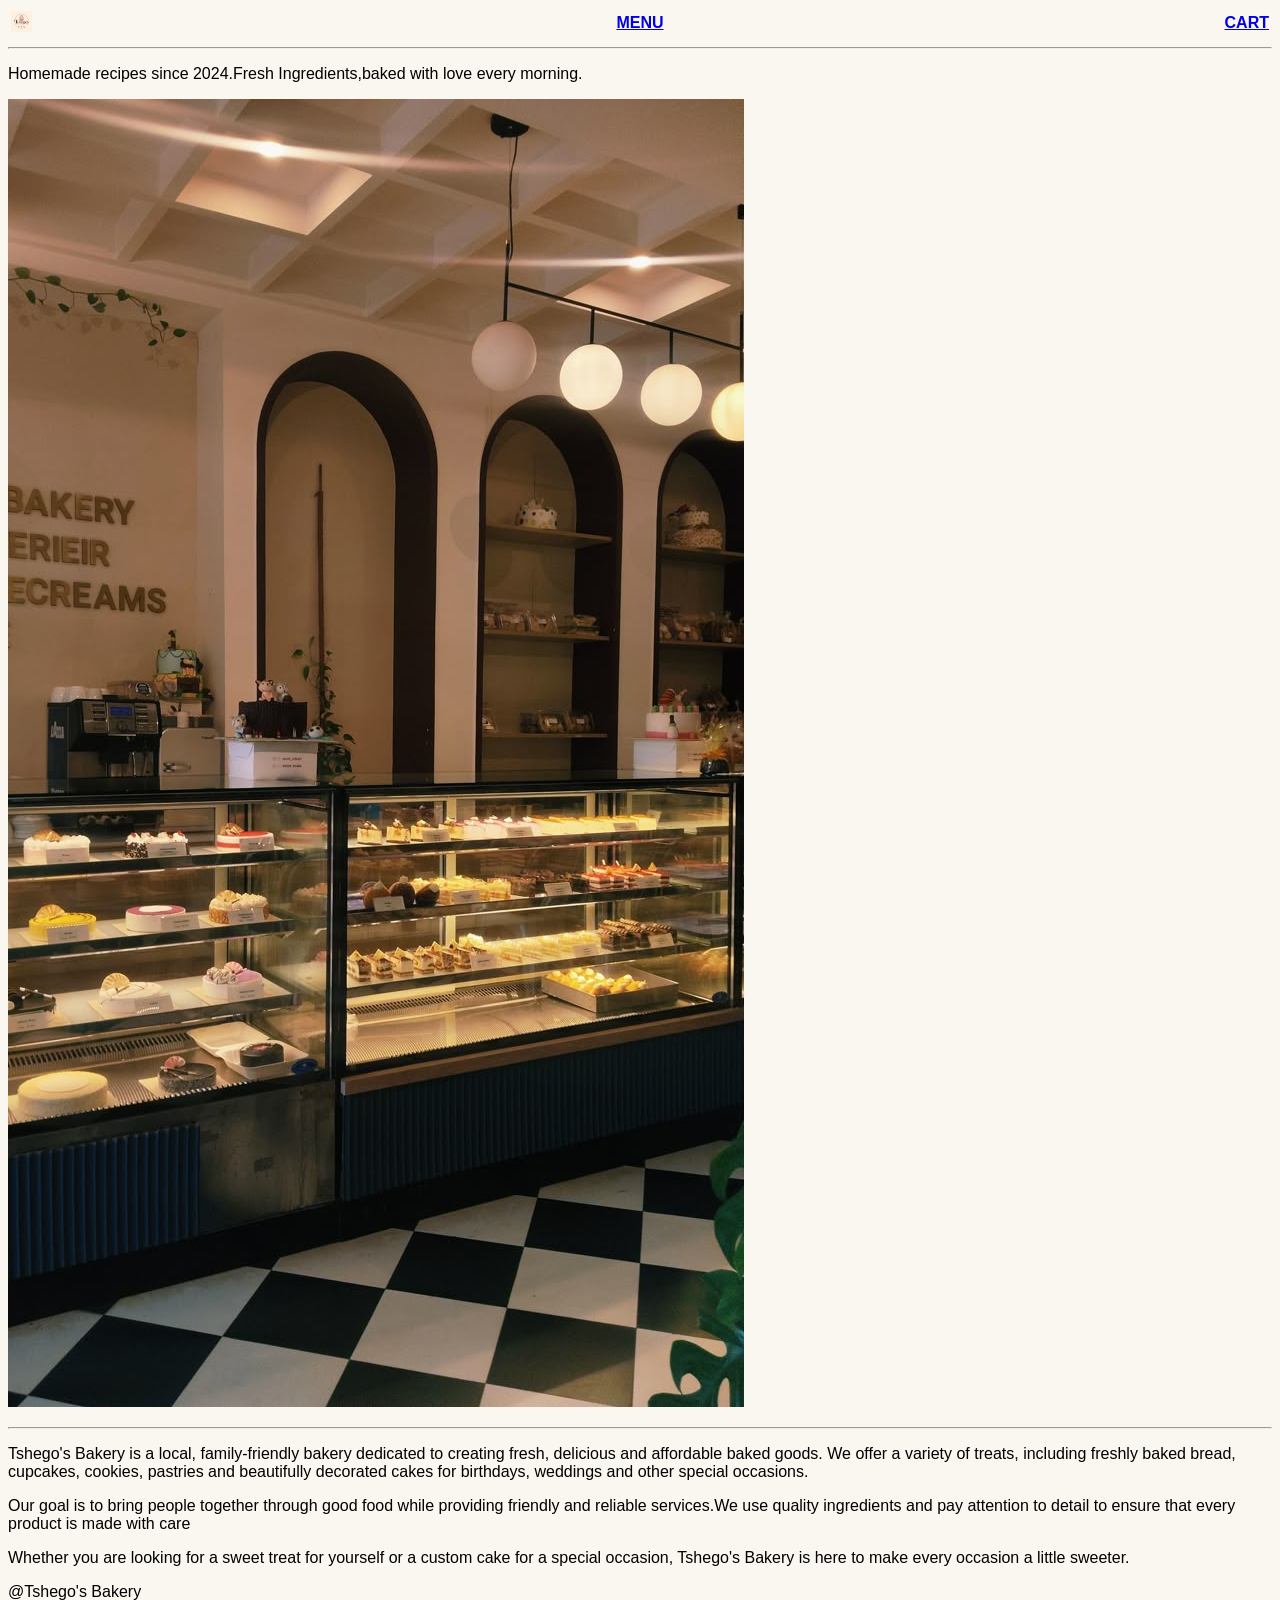
==== About Us.html @ 76997c1b "initial commit" ====
<!DOCTYPE html>
<head>
    <body style="background-color:#faf6f0 ;font-family: arial,sans-serif;">
<title>Tshego's Bakery - About</title>
</head>
<table style="width: 100%;text-align: center;">
<tr>
<td style="text-align: left;width: 33%"><strong><img src="BakeryLogo.png" width="5%"></strong></td>
<nav>
<td style="text-align: center;width: 33%"><strong><a href="Gallery.html">MENU</a></strong></td>
<td style="text-align: right;width: 33%;"><strong><a href="Checkout.html">CART</a></strong></td>
</nav>
</tr>
</table>
<hr>
<p >Homemade recipes since 2024.Fresh Ingredients,baked with love every morning.</p>
<p><img src="MyBakery.jpg" ></p>
<hr>
<p>Tshego's Bakery is a local, family-friendly bakery dedicated to creating fresh, delicious and affordable baked goods. We offer a variety of treats, including freshly baked bread, cupcakes, cookies, pastries and beautifully decorated cakes
    for birthdays, weddings and other special occasions.</p>
<p>Our goal is to bring people together through good food while providing friendly and reliable services.We use quality ingredients and pay attention to detail to ensure that every product is made with care</p>    
<p>Whether you are looking for a sweet treat for yourself or a custom cake for a special occasion, Tshego's Bakery is here to make every occasion a little sweeter.</p>
<footer>@Tshego's Bakery</footer>
</body>
</html>
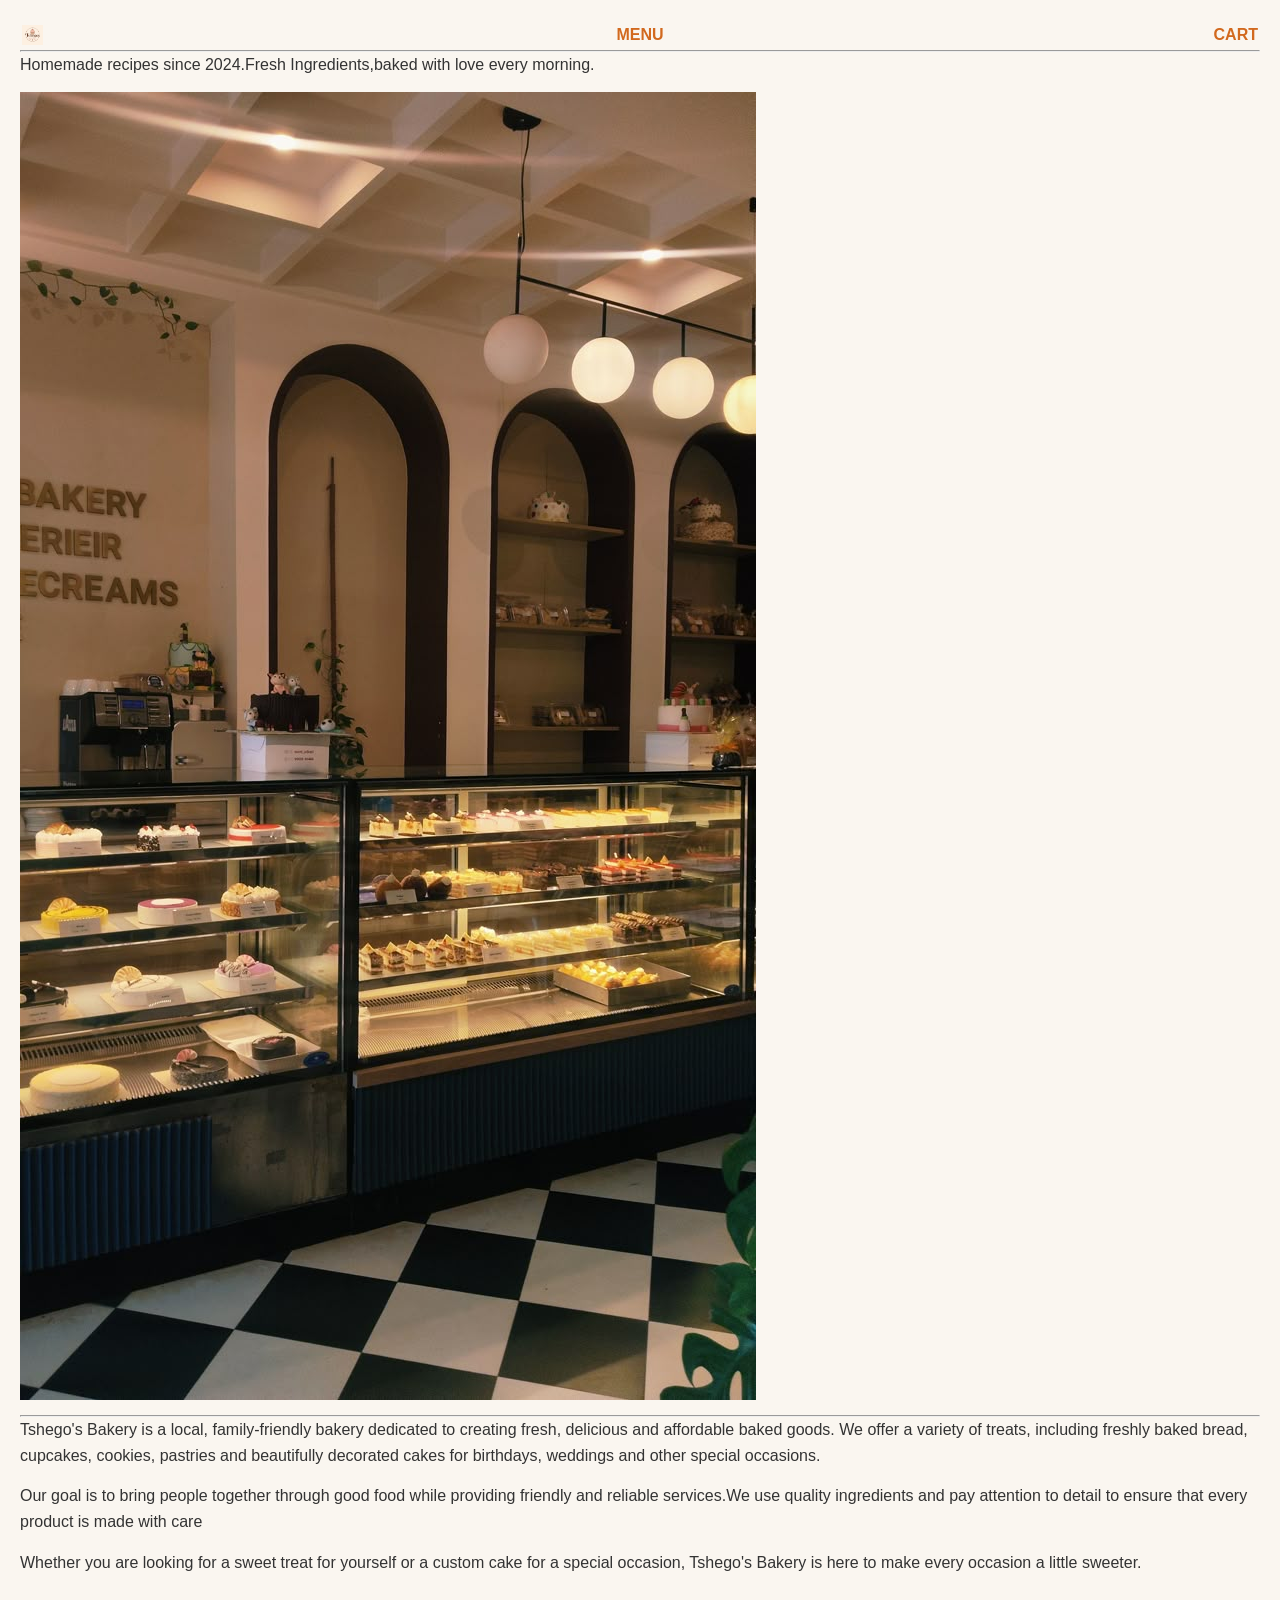
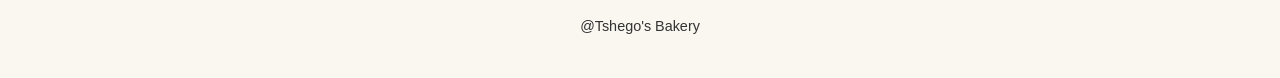
==== commit 8a9501ea: "gallery updated" ====
--- a/About Us.html
+++ b/About Us.html
@@ -2,6 +2,8 @@
 <head>
     <body style="background-color:#faf6f0 ;font-family: arial,sans-serif;">
 <title>Tshego's Bakery - About</title>
+<link rel="stylesheet" href="style.css">
+
 </head>
 <table style="width: 100%;text-align: center;">
 <tr>
--- a/style.css
+++ b/style.css
@@ -0,0 +1,111 @@
+* {
+    margin: 0;
+    padding: 0;
+    box-sizing: border-box;
+}
+
+body {
+    background-color: #faf6f0;
+    font-family: Arial, sans-serif;
+    color: #333;
+    line-height: 1.6;
+    padding: 20px;
+}
+
+h1, h2, h3 {
+    color: #5c4033;
+    margin-bottom: 10px;
+}
+
+h1 {
+    font-size: 2.5rem;
+}
+
+h2 {
+    font-size: 1.8rem;
+    font-style: italic;
+}
+
+p {
+    margin-bottom: 15px;
+}
+
+a {
+    color: #d2691e;
+    text-decoration: none;
+}
+
+a:hover {
+    text-decoration: underline;
+}
+
+nav ul {
+    list-style: none;
+    display: flex;
+    gap: 20px;
+    justify-content: center;
+    padding: 10px 0;
+}
+
+main {
+    max-width: 1200px;
+    margin: 0 auto;
+}
+
+.image-gallery {
+    display: grid;
+    grid-template-columns: repeat(auto-fit, minmax(250px, 1fr));
+    gap: 15px;
+    margin: 20px 0;
+}
+
+img {
+    max-width: 100%;
+    height: auto;
+    display: block;
+}
+
+.logo {
+    max-width: 300px;
+    margin: 0 auto;
+}
+
+.cta-button {
+    display: inline-block;
+    background-color: #d2691e;
+    color: white;
+    padding: 10px 20px;
+    border-radius: 5px;
+    margin-top: 10px;
+}
+
+.cta-button:hover {
+    background-color: #a0522d;
+}
+
+footer {
+    text-align: center;
+    padding: 20px 0;
+    margin-top: 20px;
+    font-size: 0.9rem;
+}
+
+@media (max-width: 768px) {
+    nav ul {
+        flex-direction: column;
+        align-items: center;
+        gap: 10px;
+    }
+
+    h1 {
+        font-size: 2rem;
+    }
+
+    h2 {
+        font-size: 1.4rem;
+    }
+
+    .image-gallery {
+        grid-template-columns: 1fr; 
+    }
+}
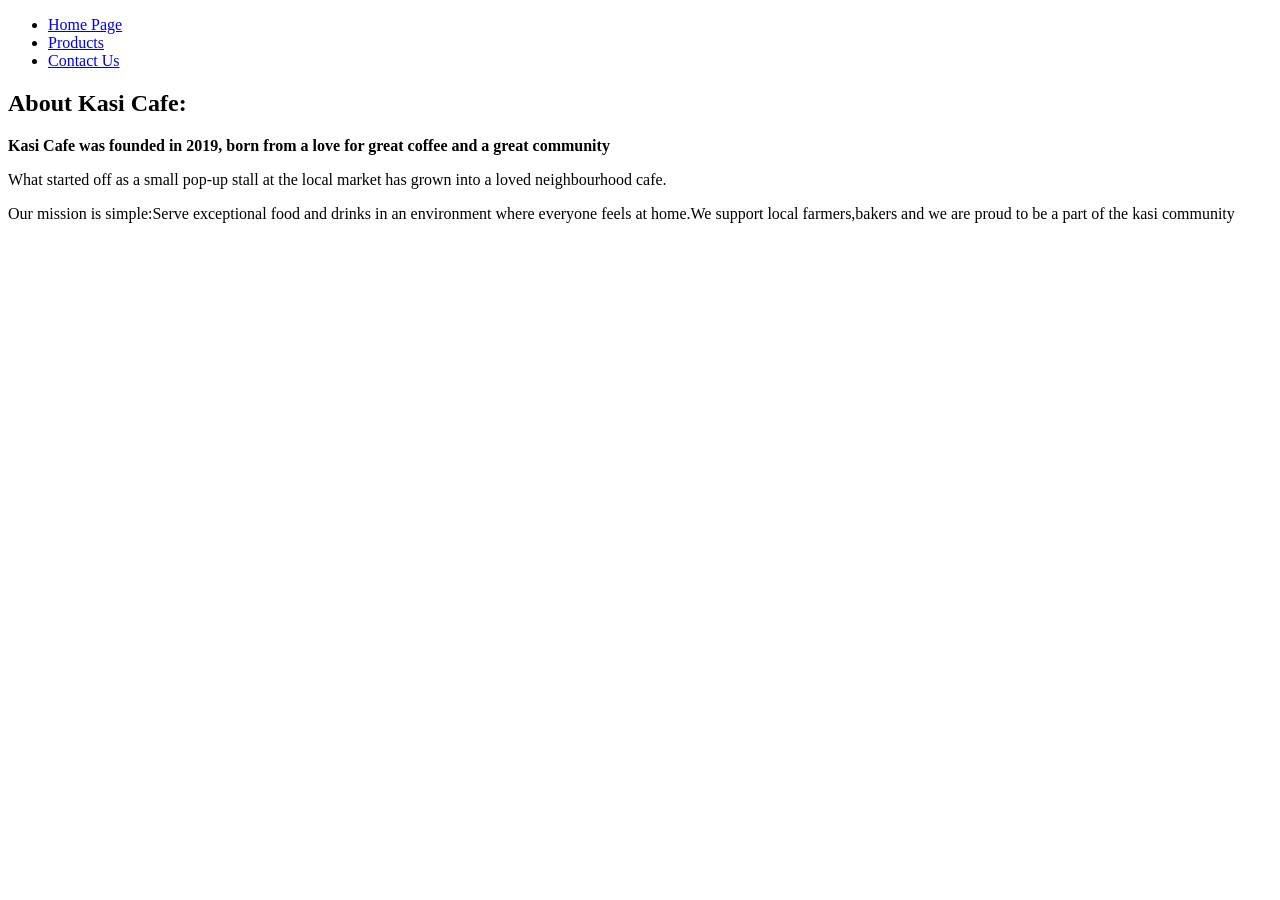
==== commit 5167c4b7: "products.html updated" ====
--- a/About Us.html
+++ b/About Us.html
@@ -1,27 +1,15 @@
 <!DOCTYPE html>
-<head>
-    <body style="background-color:#faf6f0 ;font-family: arial,sans-serif;">
-<title>Tshego's Bakery - About</title>
-<link rel="stylesheet" href="style.css">
-
+<head><title>Kasi Cafe</title>
 </head>
-<table style="width: 100%;text-align: center;">
-<tr>
-<td style="text-align: left;width: 33%"><strong><img src="BakeryLogo.png" width="5%"></strong></td>
-<nav>
-<td style="text-align: center;width: 33%"><strong><a href="Gallery.html">MENU</a></strong></td>
-<td style="text-align: right;width: 33%;"><strong><a href="Checkout.html">CART</a></strong></td>
-</nav>
-</tr>
-</table>
-<hr>
-<p >Homemade recipes since 2024.Fresh Ingredients,baked with love every morning.</p>
-<p><img src="MyBakery.jpg" ></p>
-<hr>
-<p>Tshego's Bakery is a local, family-friendly bakery dedicated to creating fresh, delicious and affordable baked goods. We offer a variety of treats, including freshly baked bread, cupcakes, cookies, pastries and beautifully decorated cakes
-    for birthdays, weddings and other special occasions.</p>
-<p>Our goal is to bring people together through good food while providing friendly and reliable services.We use quality ingredients and pay attention to detail to ensure that every product is made with care</p>    
-<p>Whether you are looking for a sweet treat for yourself or a custom cake for a special occasion, Tshego's Bakery is here to make every occasion a little sweeter.</p>
-<footer>@Tshego's Bakery</footer>
+<body>
+<ul>
+        <li><a href="index.html">Home Page</a></li>
+        <li><a href="Products.html">Products </a></li>
+        <li><a href="Contact Us.html">Contact Us</a></li>
+    </ul>
+<h2>About Kasi Cafe:</h2>
+<p><strong>Kasi Cafe was founded in 2019, born from a love for great coffee and a great community</strong></p>
+<p>What started off as a small pop-up stall at the local market has grown into a loved neighbourhood cafe.</p>
+    <p> Our mission is simple:Serve exceptional food and drinks in an environment where everyone feels at home.We support local farmers,bakers and we are proud to be a part of the kasi community</p>
 </body>
 </html>
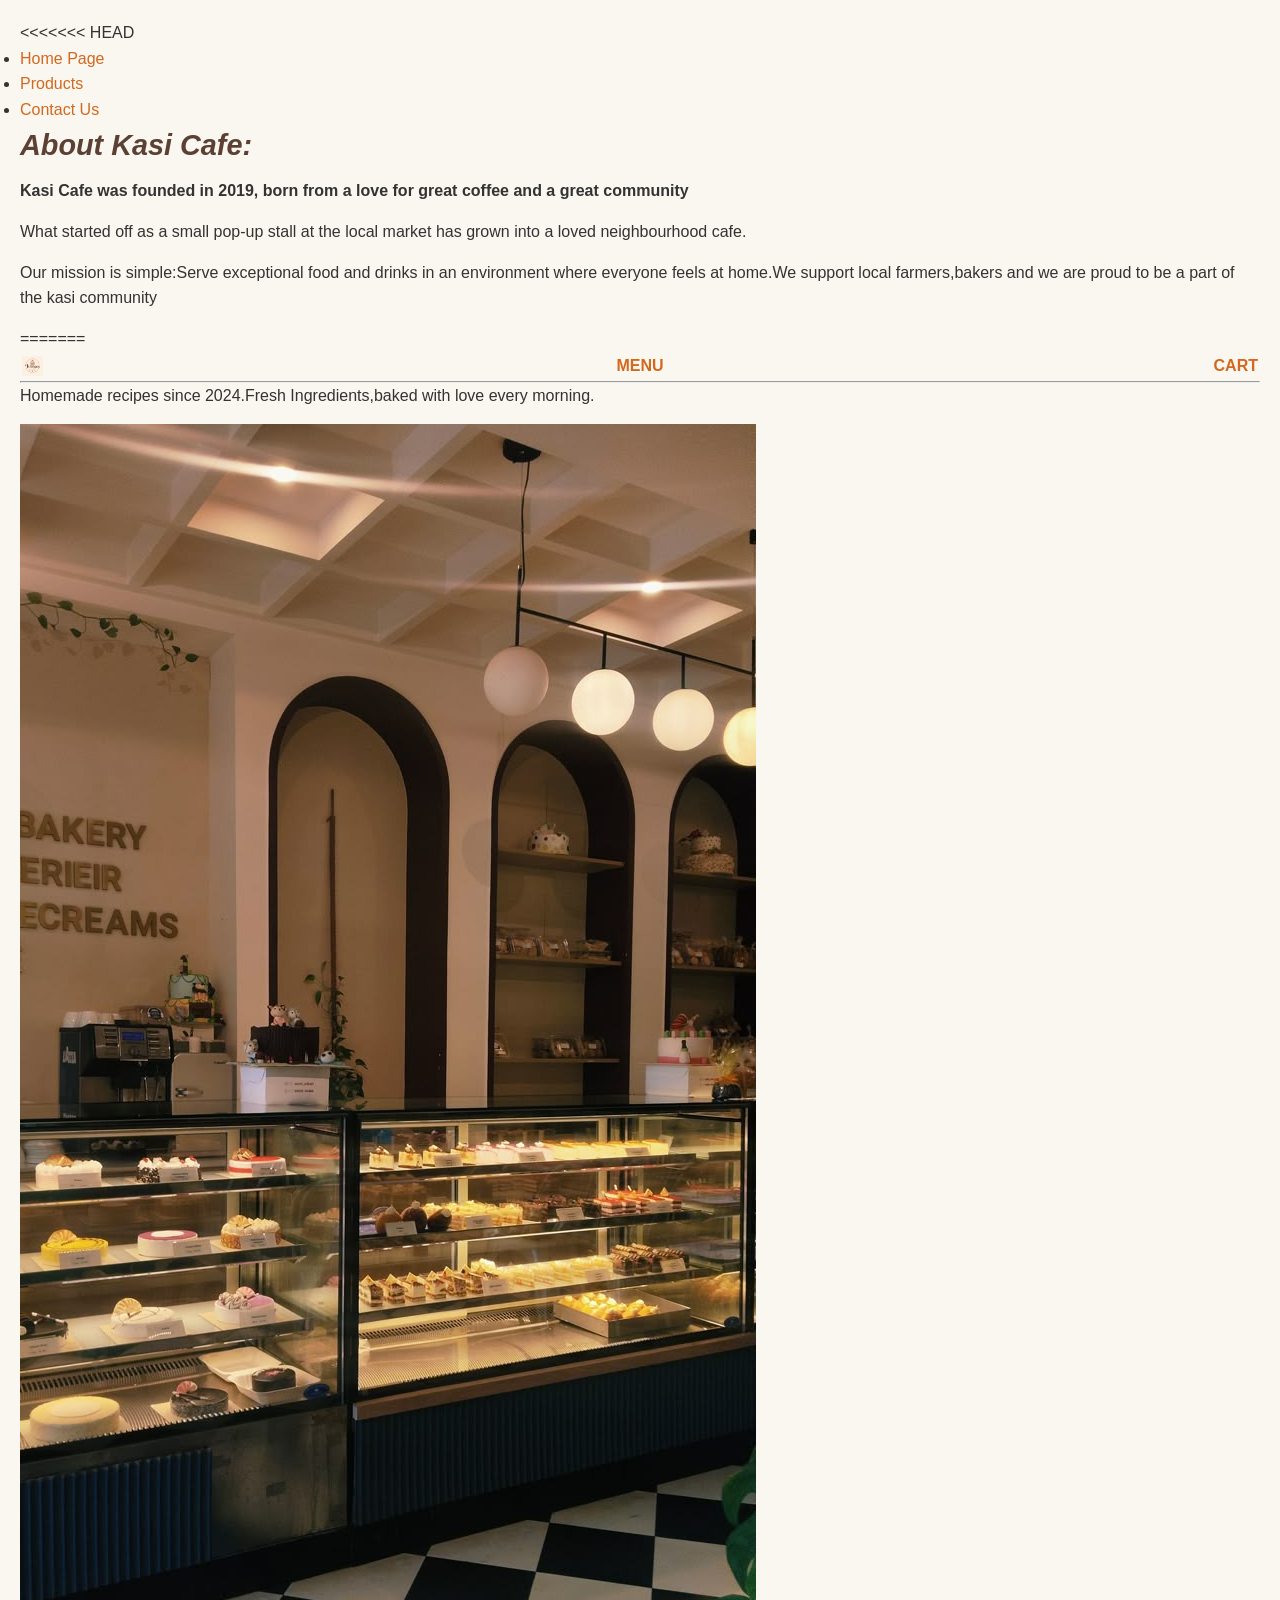
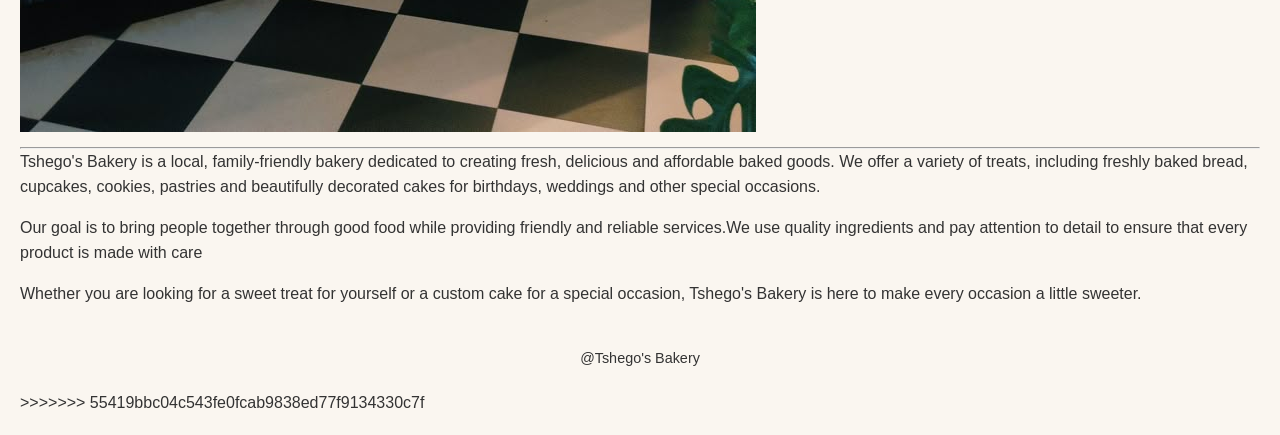
==== commit d00658f8: "script.js added" ====
--- a/About Us.html
+++ b/About Us.html
@@ -1,4 +1,5 @@
 <!DOCTYPE html>
+<<<<<<< HEAD
 <head><title>Kasi Cafe</title>
 </head>
 <body>
@@ -11,5 +12,31 @@
 <p><strong>Kasi Cafe was founded in 2019, born from a love for great coffee and a great community</strong></p>
 <p>What started off as a small pop-up stall at the local market has grown into a loved neighbourhood cafe.</p>
     <p> Our mission is simple:Serve exceptional food and drinks in an environment where everyone feels at home.We support local farmers,bakers and we are proud to be a part of the kasi community</p>
+=======
+<head>
+    <body style="background-color:#faf6f0 ;font-family: arial,sans-serif;">
+<title>Tshego's Bakery - About</title>
+<link rel="stylesheet" href="style.css">
+
+</head>
+<table style="width: 100%;text-align: center;">
+<tr>
+<td style="text-align: left;width: 33%"><strong><img src="BakeryLogo.png" width="5%"></strong></td>
+<nav>
+<td style="text-align: center;width: 33%"><strong><a href="Gallery.html">MENU</a></strong></td>
+<td style="text-align: right;width: 33%;"><strong><a href="Checkout.html">CART</a></strong></td>
+</nav>
+</tr>
+</table>
+<hr>
+<p >Homemade recipes since 2024.Fresh Ingredients,baked with love every morning.</p>
+<p><img src="MyBakery.jpg" ></p>
+<hr>
+<p>Tshego's Bakery is a local, family-friendly bakery dedicated to creating fresh, delicious and affordable baked goods. We offer a variety of treats, including freshly baked bread, cupcakes, cookies, pastries and beautifully decorated cakes
+    for birthdays, weddings and other special occasions.</p>
+<p>Our goal is to bring people together through good food while providing friendly and reliable services.We use quality ingredients and pay attention to detail to ensure that every product is made with care</p>    
+<p>Whether you are looking for a sweet treat for yourself or a custom cake for a special occasion, Tshego's Bakery is here to make every occasion a little sweeter.</p>
+<footer>@Tshego's Bakery</footer>
+>>>>>>> 55419bbc04c543fe0fcab9838ed77f9134330c7f
 </body>
 </html>
--- a/style.css
+++ b/style.css
@@ -0,0 +1,111 @@
+* {
+    margin: 0;
+    padding: 0;
+    box-sizing: border-box;
+}
+
+body {
+    background-color: #faf6f0;
+    font-family: Arial, sans-serif;
+    color: #333;
+    line-height: 1.6;
+    padding: 20px;
+}
+
+h1, h2, h3 {
+    color: #5c4033;
+    margin-bottom: 10px;
+}
+
+h1 {
+    font-size: 2.5rem;
+}
+
+h2 {
+    font-size: 1.8rem;
+    font-style: italic;
+}
+
+p {
+    margin-bottom: 15px;
+}
+
+a {
+    color: #d2691e;
+    text-decoration: none;
+}
+
+a:hover {
+    text-decoration: underline;
+}
+
+nav ul {
+    list-style: none;
+    display: flex;
+    gap: 20px;
+    justify-content: center;
+    padding: 10px 0;
+}
+
+main {
+    max-width: 1200px;
+    margin: 0 auto;
+}
+
+.image-gallery {
+    display: grid;
+    grid-template-columns: repeat(auto-fit, minmax(250px, 1fr));
+    gap: 15px;
+    margin: 20px 0;
+}
+
+img {
+    max-width: 100%;
+    height: auto;
+    display: block;
+}
+
+.logo {
+    max-width: 300px;
+    margin: 0 auto;
+}
+
+.cta-button {
+    display: inline-block;
+    background-color: #d2691e;
+    color: white;
+    padding: 10px 20px;
+    border-radius: 5px;
+    margin-top: 10px;
+}
+
+.cta-button:hover {
+    background-color: #a0522d;
+}
+
+footer {
+    text-align: center;
+    padding: 20px 0;
+    margin-top: 20px;
+    font-size: 0.9rem;
+}
+
+@media (max-width: 768px) {
+    nav ul {
+        flex-direction: column;
+        align-items: center;
+        gap: 10px;
+    }
+
+    h1 {
+        font-size: 2rem;
+    }
+
+    h2 {
+        font-size: 1.4rem;
+    }
+
+    .image-gallery {
+        grid-template-columns: 1fr; 
+    }
+}
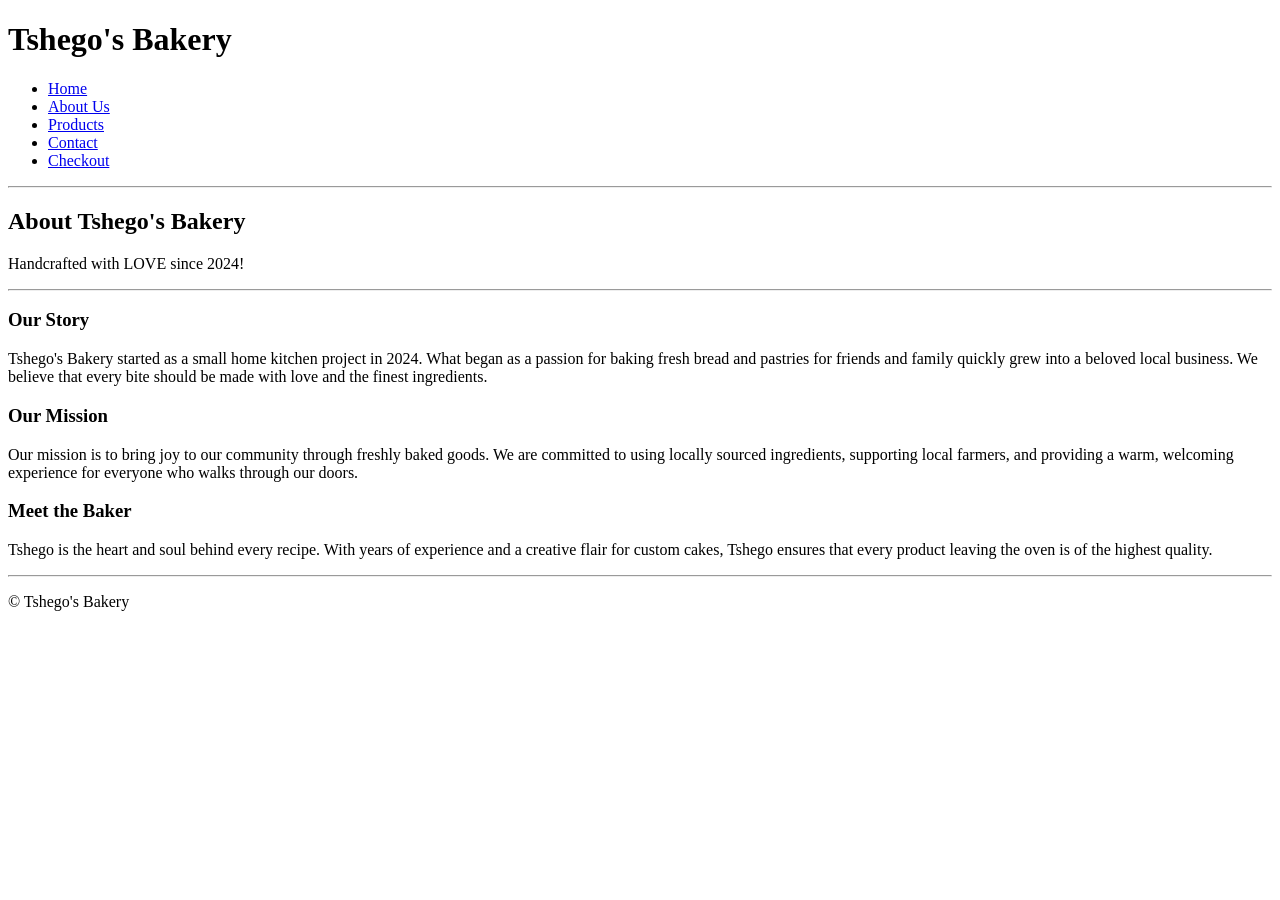
==== commit 42f02509: "about us" ====
--- a/About Us.html
+++ b/About Us.html
@@ -1,42 +1,50 @@
 <!DOCTYPE html>
-<<<<<<< HEAD
-<head><title>Kasi Cafe</title>
+<html lang="en">
+<head>
+    <meta charset="UTF-8">
+    <meta name="viewport" content="width=device-width, initial-scale=1.0">
+    <meta name="description" content="Learn about the history and mission of Tshego's Bakery. Handcrafted baked goods made with love.">
+    <title>About Us - Tshego's Bakery</title>
+    <link rel="stylesheet" href="style.css">
+    <script src="script.js" defer></script>
 </head>
 <body>
-<ul>
-        <li><a href="index.html">Home Page</a></li>
-        <li><a href="Products.html">Products </a></li>
-        <li><a href="Contact Us.html">Contact Us</a></li>
-    </ul>
-<h2>About Kasi Cafe:</h2>
-<p><strong>Kasi Cafe was founded in 2019, born from a love for great coffee and a great community</strong></p>
-<p>What started off as a small pop-up stall at the local market has grown into a loved neighbourhood cafe.</p>
-    <p> Our mission is simple:Serve exceptional food and drinks in an environment where everyone feels at home.We support local farmers,bakers and we are proud to be a part of the kasi community</p>
-=======
-<head>
-    <body style="background-color:#faf6f0 ;font-family: arial,sans-serif;">
-<title>Tshego's Bakery - About</title>
-<link rel="stylesheet" href="style.css">
+    <header>
+        <h1>Tshego's Bakery</h1>
+        <nav>
+            <ul>
+                <li><a href="index.html">Home</a></li>
+                <li><a href="About Us.html">About Us</a></li>
+                <li><a href="Products.html">Products</a></li>
+                <li><a href="Contact.html">Contact</a></li>
+                <li><a href="Checkout.html">Checkout</a></li>
+            </ul>
+        </nav>
+        <hr>
+    </header>
 
-</head>
-<table style="width: 100%;text-align: center;">
-<tr>
-<td style="text-align: left;width: 33%"><strong><img src="BakeryLogo.png" width="5%"></strong></td>
-<nav>
-<td style="text-align: center;width: 33%"><strong><a href="Gallery.html">MENU</a></strong></td>
-<td style="text-align: right;width: 33%;"><strong><a href="Checkout.html">CART</a></strong></td>
-</nav>
-</tr>
-</table>
-<hr>
-<p >Homemade recipes since 2024.Fresh Ingredients,baked with love every morning.</p>
-<p><img src="MyBakery.jpg" ></p>
-<hr>
-<p>Tshego's Bakery is a local, family-friendly bakery dedicated to creating fresh, delicious and affordable baked goods. We offer a variety of treats, including freshly baked bread, cupcakes, cookies, pastries and beautifully decorated cakes
-    for birthdays, weddings and other special occasions.</p>
-<p>Our goal is to bring people together through good food while providing friendly and reliable services.We use quality ingredients and pay attention to detail to ensure that every product is made with care</p>    
-<p>Whether you are looking for a sweet treat for yourself or a custom cake for a special occasion, Tshego's Bakery is here to make every occasion a little sweeter.</p>
-<footer>@Tshego's Bakery</footer>
->>>>>>> 55419bbc04c543fe0fcab9838ed77f9134330c7f
+    <main>
+        <section class="hero">
+            <h2>About Tshego's Bakery</h2>
+            <p>Handcrafted with LOVE since 2024!</p>
+            <hr>
+        </section>
+
+        <section class="content-section">
+            <h3>Our Story</h3>
+            <p>Tshego's Bakery started as a small home kitchen project in 2024. What began as a passion for baking fresh bread and pastries for friends and family quickly grew into a beloved local business. We believe that every bite should be made with love and the finest ingredients.</p>
+            
+            <h3>Our Mission</h3>
+            <p>Our mission is to bring joy to our community through freshly baked goods. We are committed to using locally sourced ingredients, supporting local farmers, and providing a warm, welcoming experience for everyone who walks through our doors.</p>
+            
+            <h3>Meet the Baker</h3>
+            <p>Tshego is the heart and soul behind every recipe. With years of experience and a creative flair for custom cakes, Tshego ensures that every product leaving the oven is of the highest quality.</p>
+        </section>
+        <hr>
+    </main>
+
+    <footer>
+        <p>&copy; Tshego's Bakery</p>
+    </footer>
 </body>
 </html>
--- a/style.css
+++ b/style.css
@@ -1,111 +1,73 @@
-* {
-    margin: 0;
-    padding: 0;
-    box-sizing: border-box;
+.search-container {
+    margin: 20px auto;
+    max-width: 400px;
 }
 
-body {
-    background-color: #faf6f0;
+.search-container input {
+    width: 100%;
+    padding: 12px;
+    border: 1px solid #ccc;
+    border-radius: 25px;
+    font-size: 1rem;
     font-family: Arial, sans-serif;
-    color: #333;
-    line-height: 1.6;
-    padding: 20px;
+    outline: none;
+    transition: 0.3s;
 }
 
-h1, h2, h3 {
+.search-container input:focus {
+    border-color: #d2691e;
+    box-shadow: 0 0 8px rgba(210, 105, 30, 0.3);
+}
+
+.accordion-container {
+    margin-top: 20px;
+    max-width: 800px;
+}
+
+.accordion-btn {
+    background-color: #ffffff;
     color: #5c4033;
+    cursor: pointer;
+    padding: 18px;
+    width: 100%;
+    border: 1px solid #ddd;
+    border-radius: 5px;
+    text-align: left;
+    outline: none;
+    font-size: 1.1rem;
+    font-weight: bold;
+    margin-bottom: 5px;
+    transition: 0.3s;
+}
+
+.accordion-btn.active, .accordion-btn:hover {
+    background-color: #f1e9df;
+}
+
+.accordion-btn:after {
+    content: '\002B';
+    color: #d2691e;
+    float: right;
+    font-weight: bold;
+    margin-left: 5px;
+}
+
+.accordion-btn.active:after {
+    content: "\2212";
+}
+
+.panel {
+    padding: 0 18px;
+    background-color: white;
+    max-height: 0;
+    overflow: hidden;
+    transition: max-height 0.3s ease-out;
+    border-radius: 5px;
     margin-bottom: 10px;
 }
 
-h1 {
-    font-size: 2.5rem;
-}
-
-h2 {
-    font-size: 1.8rem;
-    font-style: italic;
-}
-
-p {
-    margin-bottom: 15px;
-}
-
-a {
-    color: #d2691e;
-    text-decoration: none;
-}
-
-a:hover {
-    text-decoration: underline;
-}
-
-nav ul {
-    list-style: none;
-    display: flex;
-    gap: 20px;
-    justify-content: center;
-    padding: 10px 0;
-}
-
-main {
-    max-width: 1200px;
-    margin: 0 auto;
-}
-
-.image-gallery {
-    display: grid;
-    grid-template-columns: repeat(auto-fit, minmax(250px, 1fr));
-    gap: 15px;
-    margin: 20px 0;
-}
-
-img {
-    max-width: 100%;
-    height: auto;
-    display: block;
-}
-
-.logo {
-    max-width: 300px;
-    margin: 0 auto;
-}
-
-.cta-button {
-    display: inline-block;
-    background-color: #d2691e;
-    color: white;
-    padding: 10px 20px;
-    border-radius: 5px;
-    margin-top: 10px;
-}
-
-.cta-button:hover {
-    background-color: #a0522d;
-}
-
-footer {
-    text-align: center;
-    padding: 20px 0;
-    margin-top: 20px;
-    font-size: 0.9rem;
-}
-
-@media (max-width: 768px) {
-    nav ul {
-        flex-direction: column;
-        align-items: center;
-        gap: 10px;
-    }
-
-    h1 {
-        font-size: 2rem;
-    }
-
-    h2 {
-        font-size: 1.4rem;
-    }
-
-    .image-gallery {
-        grid-template-columns: 1fr; 
-    }
+.panel p {
+    padding-top: 15px;
+    padding-bottom: 15px;
+    margin: 0;
 }
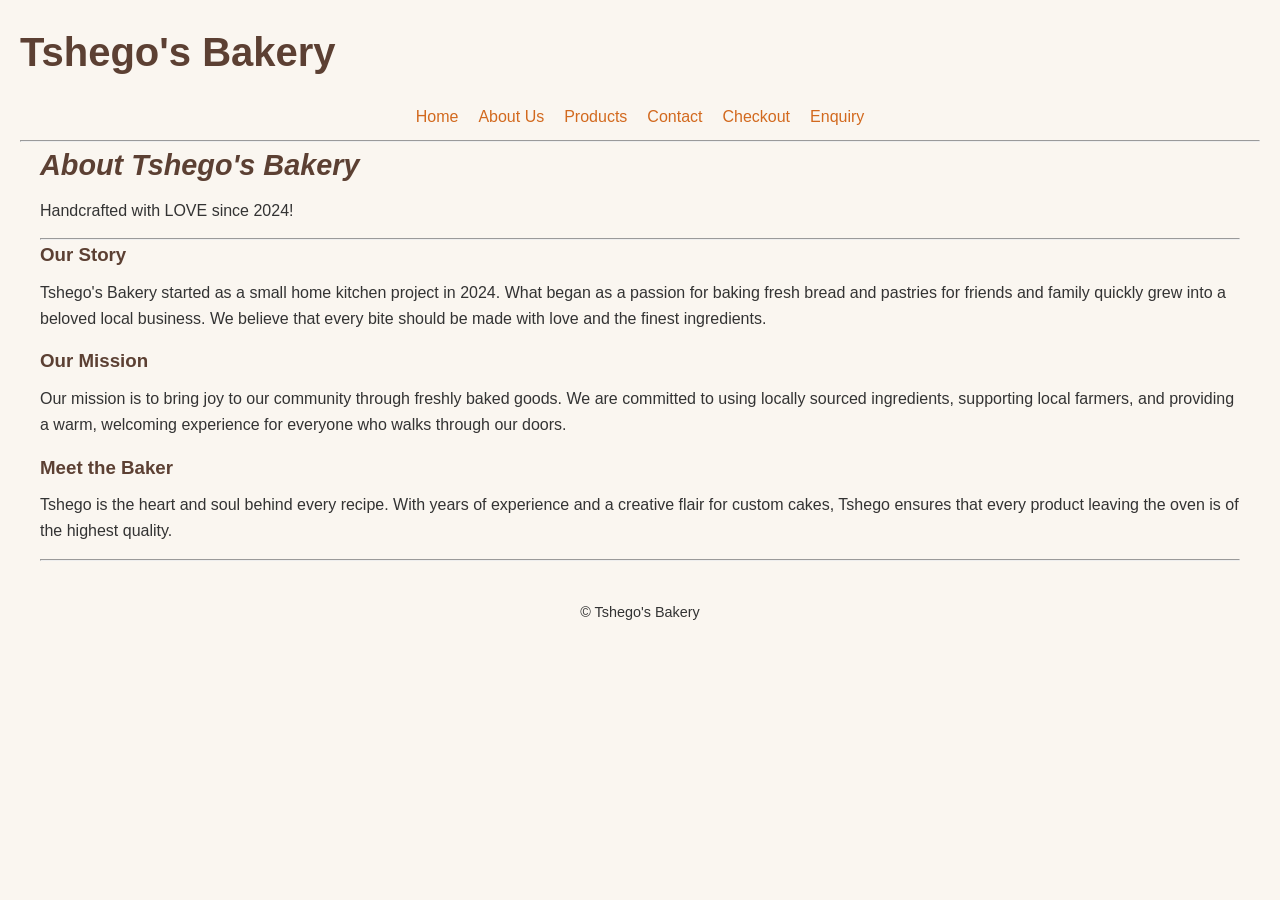
==== commit 7e905a41: "script.js updated" ====
--- a/About Us.html
+++ b/About Us.html
@@ -18,6 +18,8 @@
                 <li><a href="Products.html">Products</a></li>
                 <li><a href="Contact.html">Contact</a></li>
                 <li><a href="Checkout.html">Checkout</a></li>
+                <li><a href="Enquiry.html">Enquiry</a></li>
+
             </ul>
         </nav>
         <hr>
--- a/style.css
+++ b/style.css
@@ -1,3 +1,202 @@
+* {
+    margin: 0;
+    padding: 0;
+    box-sizing: border-box;
+}
+
+body {
+    background-color: #faf6f0;
+    font-family: Arial, sans-serif;
+    color: #333;
+    line-height: 1.6;
+    padding: 20px;
+}
+
+h1, h2, h3, h4 {
+    color: #5c4033;
+    margin-bottom: 10px;
+}
+
+h1 {
+    font-size: 2.5rem;
+}
+
+h2 {
+    font-size: 1.8rem;
+    font-style: italic;
+}
+
+p {
+    margin-bottom: 15px;
+}
+
+a {
+    color: #d2691e;
+    text-decoration: none;
+}
+
+a:hover {
+    text-decoration: underline;
+}
+
+nav ul {
+    list-style: none;
+    display: flex;
+    gap: 20px;
+    justify-content: center;
+    padding: 10px 0;
+}
+
+main {
+    max-width: 1200px;
+    margin: 0 auto;
+}
+
+img {
+    max-width: 100%;
+    height: auto;
+    display: block;
+}
+
+.logo {
+    max-width: 300px;
+    margin: 0 auto;
+}
+
+.image-gallery {
+    display: grid;
+    grid-template-columns: repeat(auto-fit, minmax(250px, 1fr));
+    gap: 15px;
+    margin: 20px 0;
+}
+
+.cta-button {
+    display: inline-block;
+    background-color: #d2691e;
+    color: white;
+    padding: 10px 20px;
+    border-radius: 5px;
+    margin-top: 10px;
+    border: none;
+    cursor: pointer;
+    font-size: 1rem;
+    text-align: center;
+}
+
+.cta-button:hover {
+    background-color: #a0522d;
+    text-decoration: none;
+}
+
+footer {
+    text-align: center;
+    padding: 20px 0;
+    margin-top: 20px;
+    font-size: 0.9rem;
+}
+
+.menu-grid {
+    display: grid;
+    grid-template-columns: repeat(auto-fit, minmax(200px, 1fr));
+    gap: 20px;
+    margin-top: 20px;
+}
+
+.menu-item {
+    background-color: #ffffff;
+    padding: 20px;
+    border-radius: 8px;
+    box-shadow: 0 2px 5px rgba(0,0,0,0.1);
+    text-align: center;
+    display: flex;
+    flex-direction: column;
+    justify-content: space-between;
+}
+
+.menu-item h4 {
+    font-size: 1.2rem;
+}
+
+.price {
+    font-weight: bold;
+    color: #d2691e;
+    margin-top: 10px;
+    margin-bottom: 15px;
+}
+
+.menu-item .cta-button {
+    margin-top: auto;
+    width: 100%;
+}
+
+.checkout-section {
+    margin-top: 20px;
+}
+
+.checkout-container {
+    display: grid;
+    grid-template-columns: 1.5fr 1fr;
+    gap: 30px;
+}
+
+.checkout-form {
+    background-color: #ffffff;
+    padding: 25px;
+    border-radius: 8px;
+    box-shadow: 0 2px 5px rgba(0,0,0,0.1);
+}
+
+.form-group {
+    margin-bottom: 15px;
+}
+
+.form-group label {
+    display: block;
+    margin-bottom: 5px;
+    font-weight: bold;
+    color: #5c4033;
+}
+
+.form-group input,
+.form-group textarea {
+    width: 100%;
+    padding: 10px;
+    border: 1px solid #ccc;
+    border-radius: 5px;
+    font-family: Arial, sans-serif;
+    font-size: 1rem;
+}
+
+.form-group input:focus,
+.form-group textarea:focus {
+    outline: none;
+    border-color: #d2691e;
+}
+
+.checkout-summary {
+    background-color: #ffffff;
+    padding: 25px;
+    border-radius: 8px;
+    box-shadow: 0 2px 5px rgba(0,0,0,0.1);
+    height: fit-content;
+}
+
+.summary-item {
+    display: flex;
+    justify-content: space-between;
+    margin-bottom: 10px;
+}
+
+.total-price {
+    font-size: 1.2rem;
+    color: #5c4033;
+}
+
+.checkout-form .cta-button {
+    width: 100%;
+    margin-top: 10px;
+}
+
 .search-container {
     margin: 20px auto;
     max-width: 400px;
@@ -70,4 +269,34 @@
     padding-top: 15px;
     padding-bottom: 15px;
     margin: 0;
+}
+
+@media (max-width: 768px) {
+    nav ul {
+        flex-direction: column;
+        align-items: center;
+        gap: 10px;
+    }
+
+    h1 {
+        font-size: 2rem;
+    }
+
+    h2 {
+        font-size: 1.4rem;
+    }
+
+    .image-gallery {
+        grid-template-columns: 1fr; 
+    }
+
+    .cart-item {
+        flex-direction: column;
+        align-items: flex-start;
+        gap: 10px;
+    }
+    
+    .checkout-container {
+        grid-template-columns: 1fr;
+    }
 }
